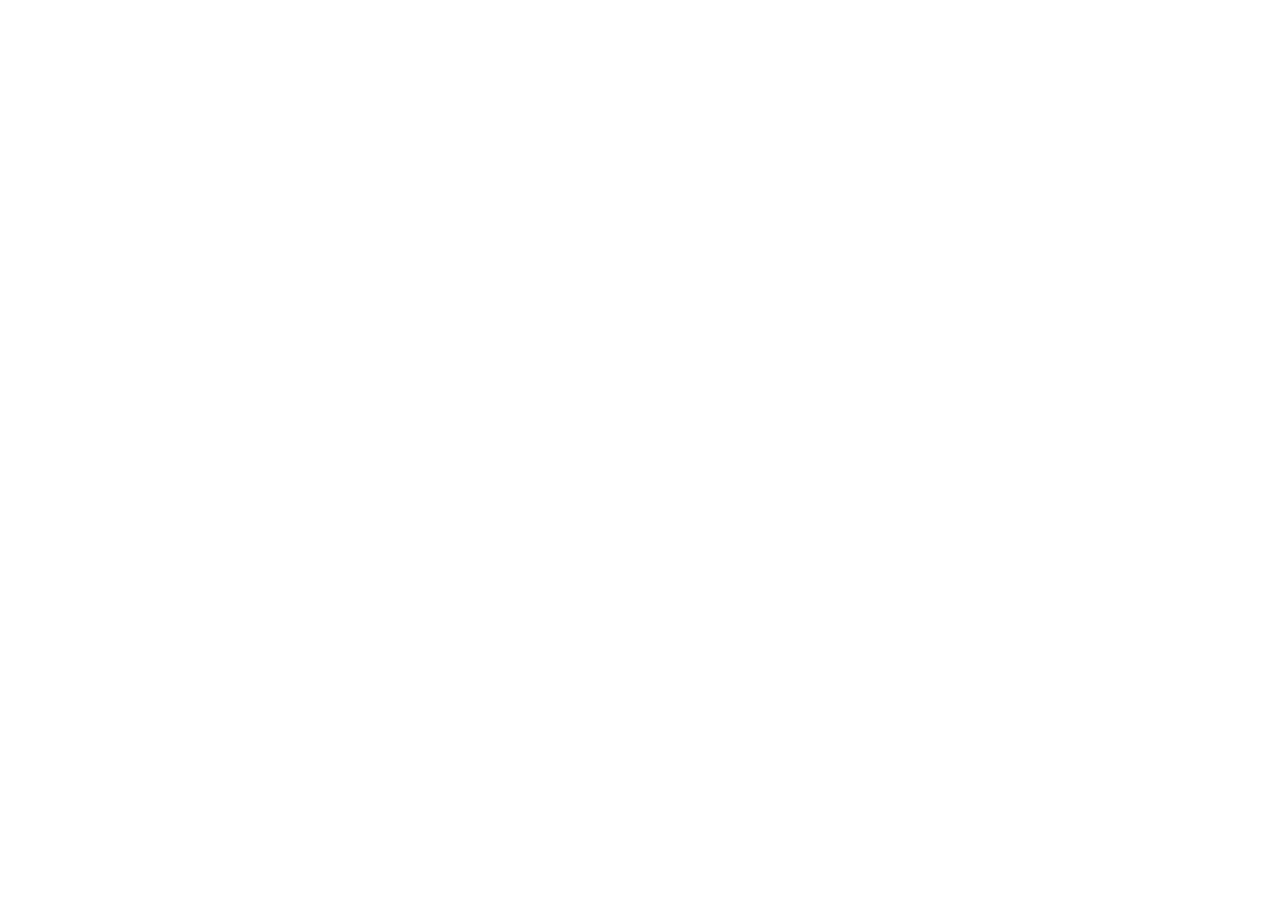
==== agency.html @ f1b5058c "first commit" ====
<!DOCTYPE html>
<html lang="en">
<head>
    <meta charset="UTF-8">
    <meta name="viewport" content="width=device-width, initial-scale=1.0">
    <title>Document</title>
    <link rel="stylesheet" href="styles/styles.css">
</head>
<body>
    <header>

    </header>
    <body>
        
    </body>
    <footer>

    </footer>
</body>
</html>
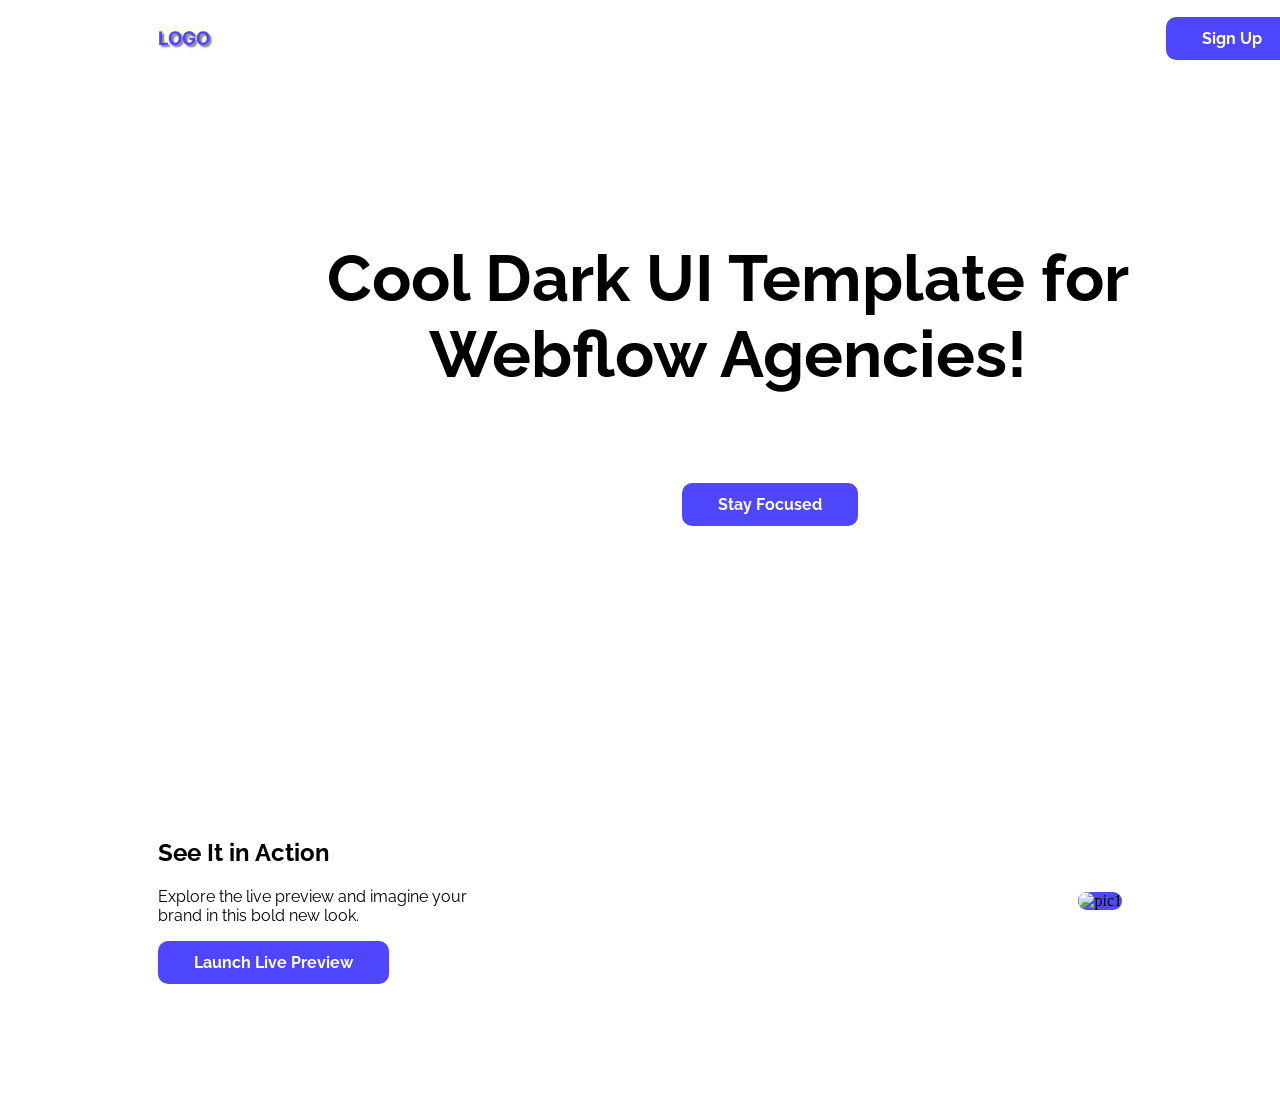
==== commit 690bfaf9: "2nd commit" ====
--- a/agency.html
+++ b/agency.html
@@ -4,17 +4,38 @@
     <meta charset="UTF-8">
     <meta name="viewport" content="width=device-width, initial-scale=1.0">
     <title>Document</title>
+    <link rel="preconnect" href="https://fonts.googleapis.com">
+<link rel="preconnect" href="https://fonts.gstatic.com" crossorigin>
+<link href="https://fonts.googleapis.com/css2?family=Inter:ital,opsz,wght@0,14..32,100..900;1,14..32,100..900&family=Raleway:ital,wght@0,100..900;1,100..900&display=swap" rel="stylesheet">
     <link rel="stylesheet" href="styles/styles.css">
 </head>
 <body>
     <header>
+        <section class="common_body_effects">
+        <nav>
+            <div class="inter_font"><h1 class="logo_text common_colour">LOGO</h1></div>
+            <div><input class="common_buttons raleway_font" type="button" value="Sign Up"></div>
+        </nav>
+        <div class="header_divcontainer">
+            <h1 class="h_d_h1 raleway_font">Cool Dark UI Template for Webflow Agencies!</h1>
+            <div class="h_d_b"><input class="common_buttons raleway_font" type="button" value="Stay Focused"></div>
+        </div>
+        </section>
 
     </header>
-    <body>
-        
-    </body>
+    <main class="common_body_effects">
+        <section class="sec1">
+            <div class="live_lunch raleway_font ">
+                <h1>See It in Action</h1>
+                <p>Explore the live preview and imagine your <br> brand in this bold new look.</p>
+                <input class="common_buttons raleway_font" type="button" value="Launch Live Preview">
+            </div>
+            <div>
+                <img class="s1image" src="assets/wc-mini.png" alt="pic1">
+            </div>
+        </section>
+    </main>
     <footer>
-
     </footer>
 </body>
 </html>
--- a/styles/styles.css
+++ b/styles/styles.css
@@ -0,0 +1,65 @@
+
+.common_colour{
+    color: #4E47FF;
+}
+header{
+    background-image: url('../assets/Hero-bg.png');
+    height: 694px;
+    width: 1440px;
+}
+
+nav{
+    display: flex;
+    justify-content: space-between;
+    align-items: center;
+}   
+.inter_font {
+  font-family: "Inter", sans-serif;
+  font-optical-sizing: auto;
+  font-style: normal;
+}
+.raleway_font {
+  font-family: "Raleway", sans-serif;
+  font-optical-sizing: auto;
+  font-style: normal;
+}
+.logo_text{
+    font: 900px;   
+    text-shadow: 2px 2px 2px #0000008c
+}
+.common_buttons{
+    background-color: #4E47FF;
+    border-radius: 10px;
+    padding: 12px 36px;
+    border: none;
+    font-size: 16px;
+    text-align: center;
+    color: #FFFFFF;
+    font-weight: bold;
+}
+.common_body_effects{
+    margin: 0px 150px;
+}
+.header_divcontainer{
+    padding: 117.5px 158px;
+}
+.h_d_h1{
+    font-size: 65px;
+    font-weight: bold;
+    text-align: center;
+}
+.h_d_b {
+    padding: 37px 365.5px 0px 365.5px;
+}
+.sec1 {
+display: flex;
+justify-content: space-between;
+align-items: center;
+padding: 116px 0px;
+}
+.s1image {
+    width: 403px;
+    height: 328px;
+    border-radius: 48px;
+    background-color: #4E47FF;
+}
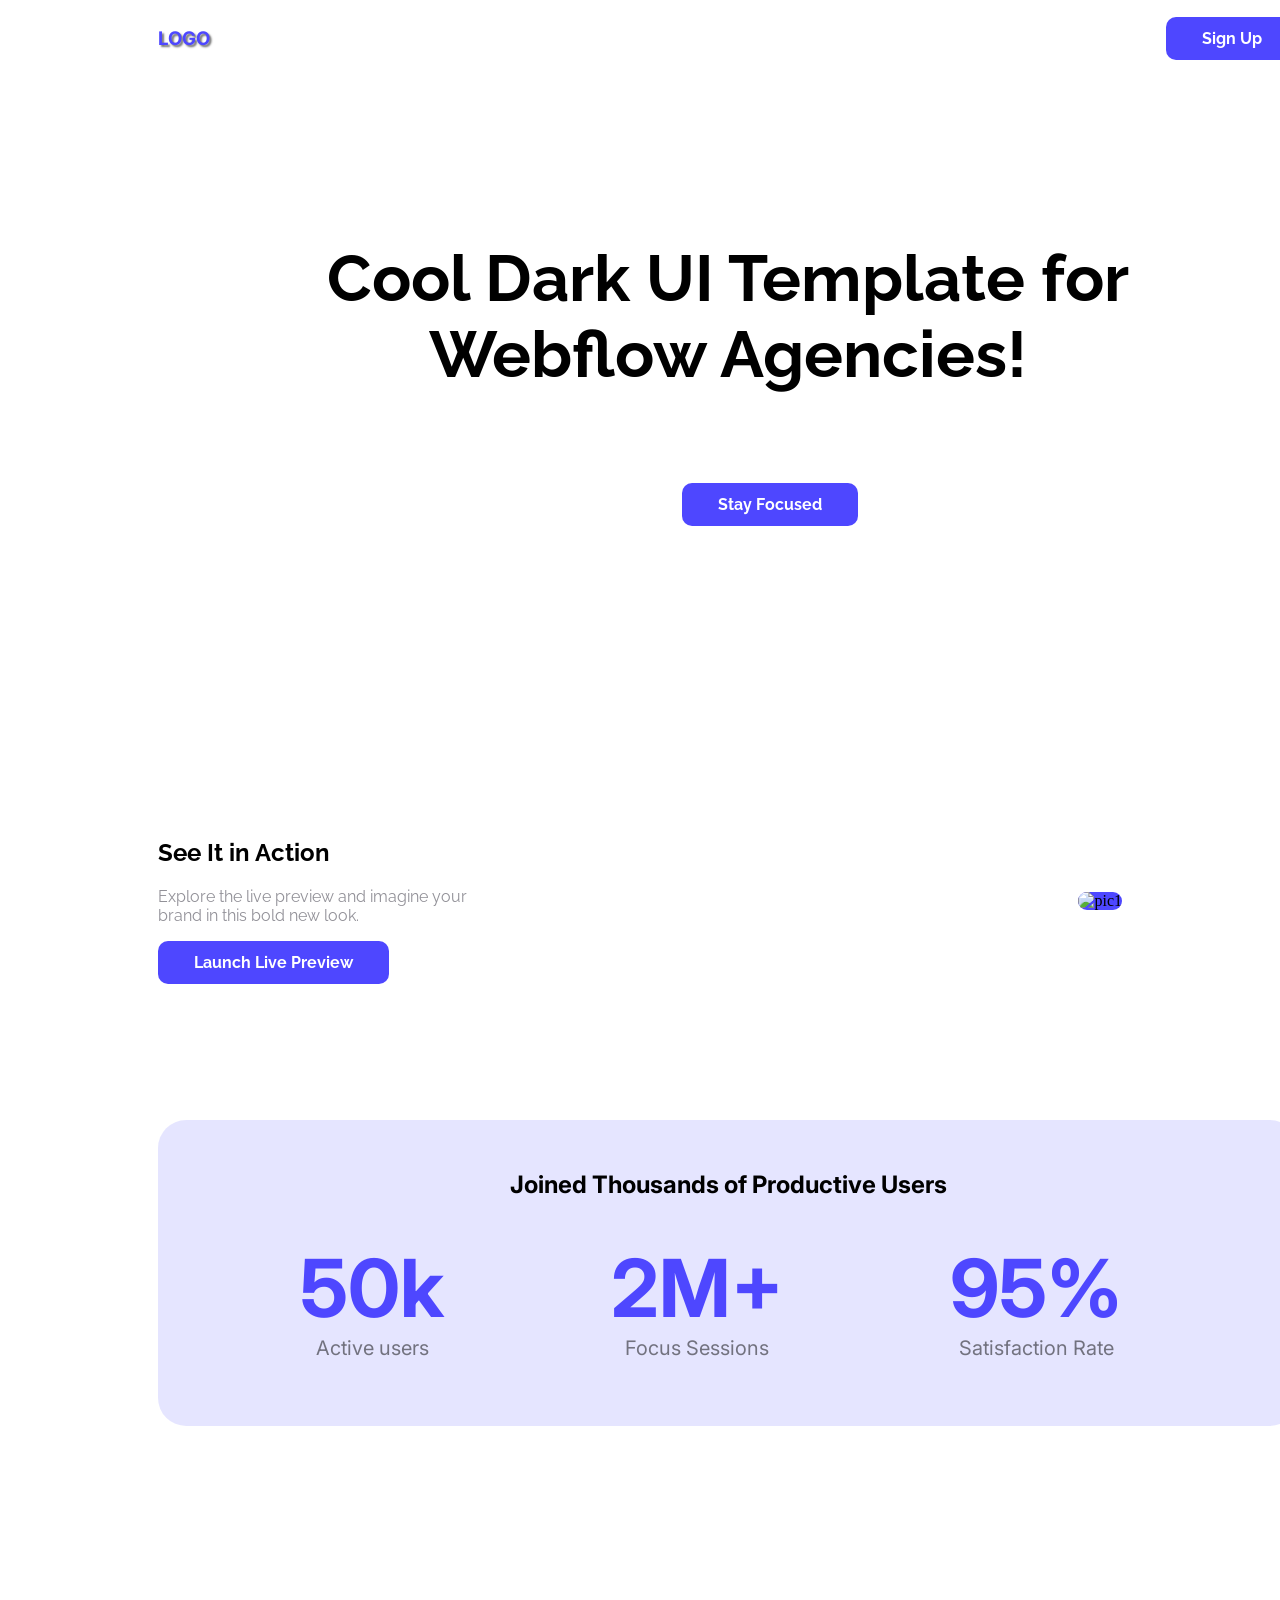
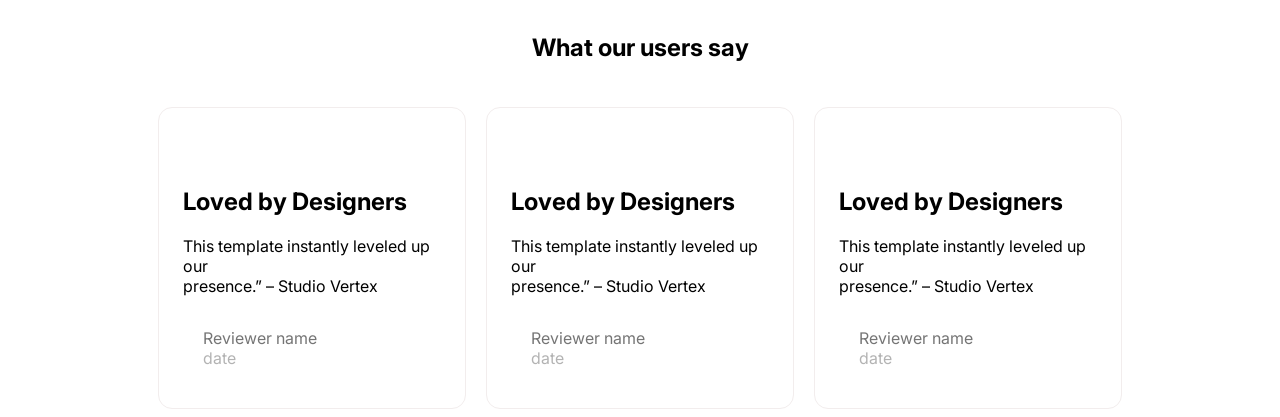
==== commit b130736b: "3rd commit" ====
--- a/agency.html
+++ b/agency.html
@@ -27,13 +27,83 @@
         <section class="sec1">
             <div class="live_lunch raleway_font ">
                 <h1>See It in Action</h1>
-                <p>Explore the live preview and imagine your <br> brand in this bold new look.</p>
+                <p style="color: rgba(37, 36, 50, 0.5);">Explore the live preview and imagine your <br> brand in this bold new look.</p>
                 <input class="common_buttons raleway_font" type="button" value="Launch Live Preview">
             </div>
             <div>
                 <img class="s1image" src="assets/wc-mini.png" alt="pic1">
             </div>
         </section>
+        <section class="sec2">
+            <div><h1>Joined Thousands of Productive Users</h1></div>
+            <div class="sec2_div inter_font ">
+            <div><p><span class="sec2_div_span common_colour inter_font">50k </span><br>Active users</p></div>
+            <div><p><span class="sec2_div_span common_colour inter_font"> 2M+</span><br>Focus Sessions</p></div>
+            <div><p><span class="sec2_div_span common_colour inter_font">95% </span><br>Satisfaction Rate</p></div>
+            </div>
+        </section>
+        <section class="sec3">
+            <h1>What our users say</h1>
+            <div class="comments">
+            <div class="sec3_div inter_font">
+                <div class="stars">
+                <ul>
+                    <li><img src="assets/icon-star.png" alt=""></li>
+                    <li><img src="assets/icon-star.png" alt=""></li>
+                    <li><img src="assets/icon-star.png" alt=""></li>
+                    <li><img src="assets/icon-star.png" alt=""></li>
+                    <li><img src="assets/icon-star.png" alt=""></li>
+                </ul>
+                </div>
+                <h2>Loved by Designers</h2>
+                <p>This template instantly leveled up our <br> presence.” – Studio Vertex</p>
+                <div class="comenter_info">
+            <div><img  style="border-radius: 100%" src="assets/avatar.png" alt=""></div>
+            <div><p><span style="font-weight: 700px;color: rgba(117, 117, 117, 1);">Reviewer name</span> <br>
+                <span style="font-weight: 400;color: rgba(179, 179, 179, 1);">date</span>
+            </p></div>
+                </div>
+            </div>
+            <div class="sec3_div inter_font">
+                <div class="stars">
+                <ul>
+                    <li><img src="assets/icon-star.png" alt=""></li>
+                    <li><img src="assets/icon-star.png" alt=""></li>
+                    <li><img src="assets/icon-star.png" alt=""></li>
+                    <li><img src="assets/icon-star.png" alt=""></li>
+                    <li><img src="assets/icon-star.png" alt=""></li>
+                </ul>
+                </div>
+                <h2>Loved by Designers</h2>
+                <p>This template instantly leveled up our <br> presence.” – Studio Vertex</p>
+                <div class="comenter_info">
+            <div><img  style="border-radius: 100%" src="assets/avatar.png" alt=""></div>
+            <div><p><span style="font-weight: 700px;color: rgba(117, 117, 117, 1);">Reviewer name</span> <br>
+                <span style="font-weight: 400;color: rgba(179, 179, 179, 1);">date</span>
+            </p></div>
+                </div>
+            </div>
+            <div class="sec3_div inter_font">
+                <div class="stars">
+                <ul>
+                    <li><img src="assets/icon-star.png" alt=""></li>
+                    <li><img src="assets/icon-star.png" alt=""></li>
+                    <li><img src="assets/icon-star.png" alt=""></li>
+                    <li><img src="assets/icon-star.png" alt=""></li>
+                    <li><img src="assets/icon-star.png" alt=""></li>
+                </ul>
+                </div>
+                <h2>Loved by Designers</h2>
+                <p>This template instantly leveled up our <br> presence.” – Studio Vertex</p>
+                <div class="comenter_info">
+            <div><img  style="border-radius: 100%" src="assets/avatar.png" alt=""></div>
+            <div><p><span style="font-weight: 700px;color: rgba(117, 117, 117, 1);">Reviewer name</span> <br>
+                <span style="font-weight: 400;color: rgba(179, 179, 179, 1);">date</span>
+            </p></div>
+                </div>
+            </div> 
+            </div>         
+        </section>
     </main>
     <footer>
     </footer>
--- a/styles/styles.css
+++ b/styles/styles.css
@@ -62,4 +62,64 @@
     height: 328px;
     border-radius: 48px;
     background-color: #4E47FF;
+}
+.sec2{
+    height: 306px;
+    width: 1140px;
+    background-color: rgba(8, 0, 247, 0.1);
+    border-radius: 28px;
+    text-align: center;
+}
+.sec2_div{
+    display: flex;
+    gap: 0 167px;
+    color: rgba(0, 0, 0, 0.5);
+    font-size: 20px;
+    font-weight: 400px;
+    padding: 0px 142px;
+}
+.sec2_div_span{
+    font-weight: bold;
+    font-size: 80px;
+}
+.sec2 h1{
+    padding-top:50px ;
+    font-family: "Inter", sans-serif;
+    font-optical-sizing: auto;
+    font-style: normal;
+
+}
+.sec3 h1{
+    padding-top:50px ;
+    font-family: "Inter", sans-serif;
+    font-optical-sizing: auto;
+    font-style: normal;
+    text-align: center;
+
+}
+.stars ul{
+list-style-type: none;
+display: flex;
+padding: 0px;
+}
+.comenter_info{
+    display: flex;
+    align-items: center;
+    gap: 20px;
+}
+.sec3_div{
+    background-color: rgba(255, 255, 255, 0.5);
+    border: 1px solid rgba(242, 237, 237, 1);
+    width: 366.67px;
+    height: 243;
+    padding: 24px 24px;
+    border-radius: 14px;
+}
+.comments{
+    display: flex;
+    gap: 20px;
+    padding-top: 25px;
+}
+.sec3{
+    padding-top: 137px;
 }
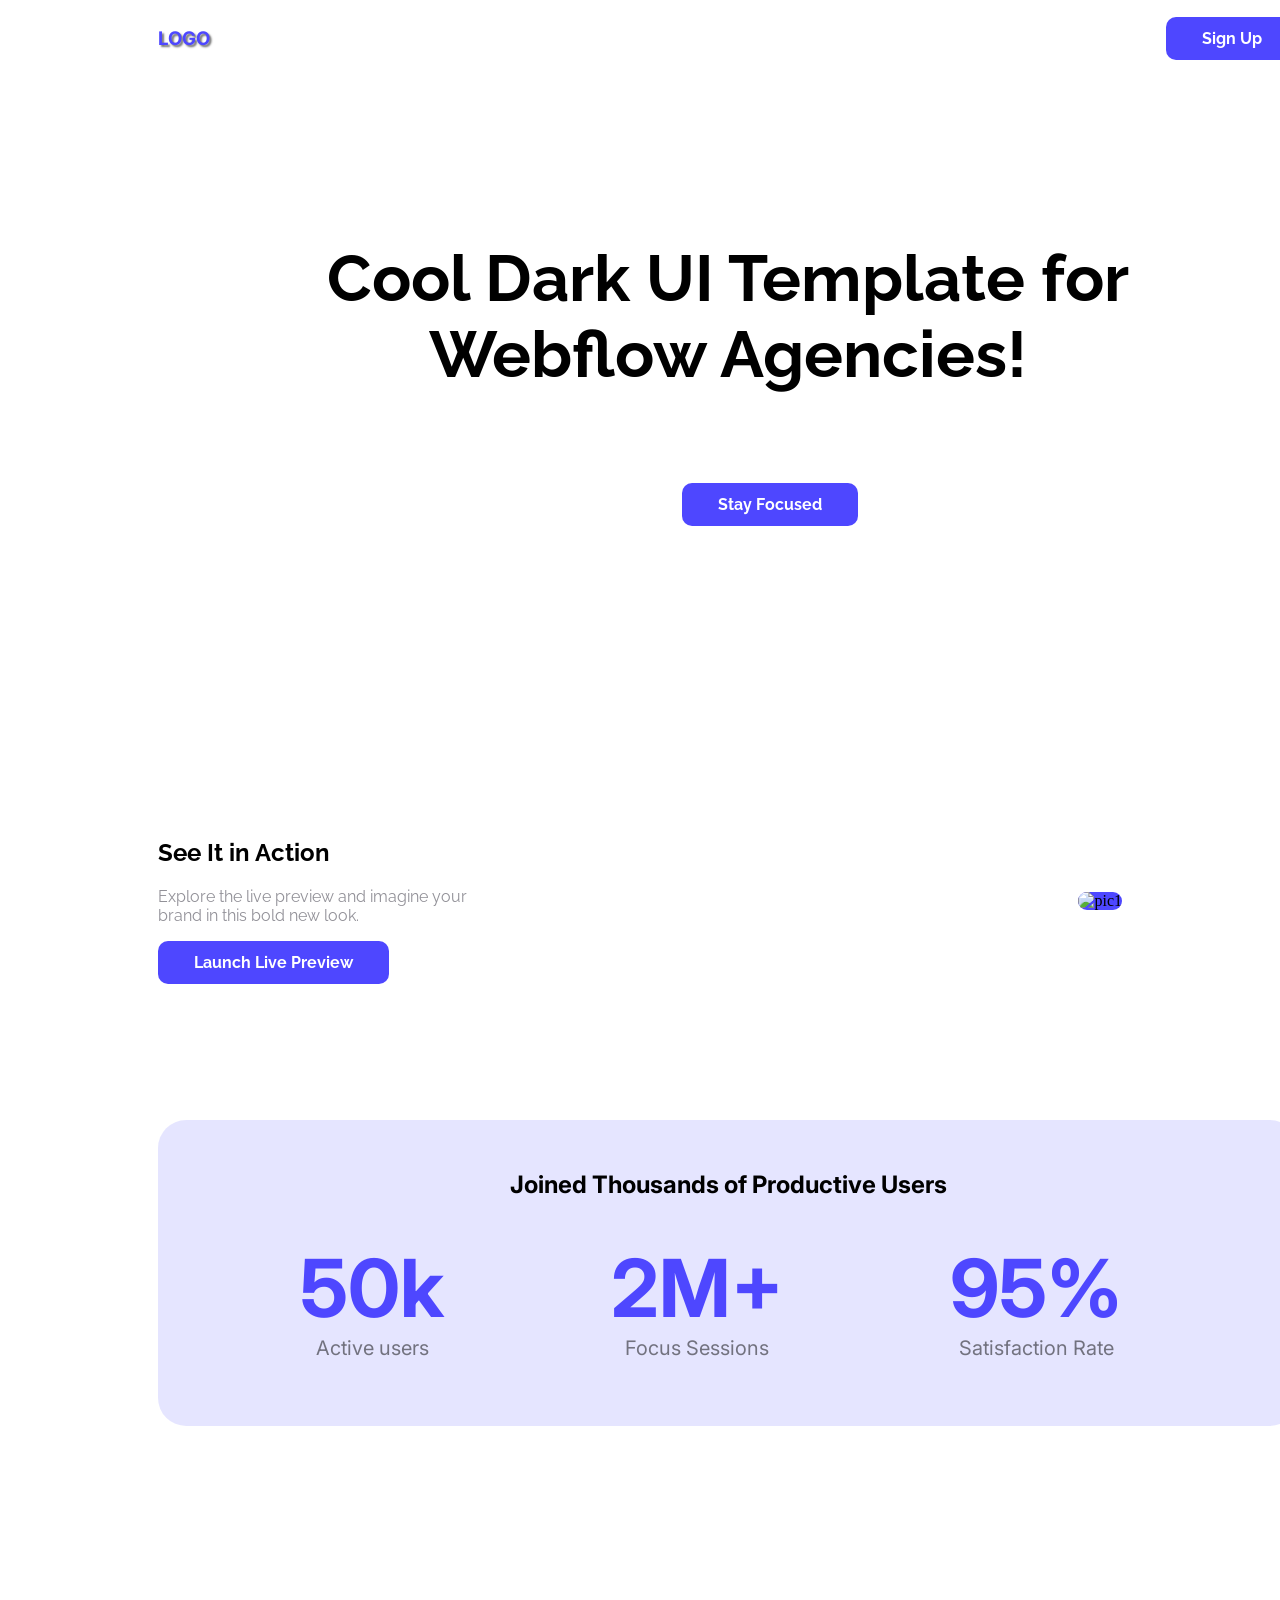
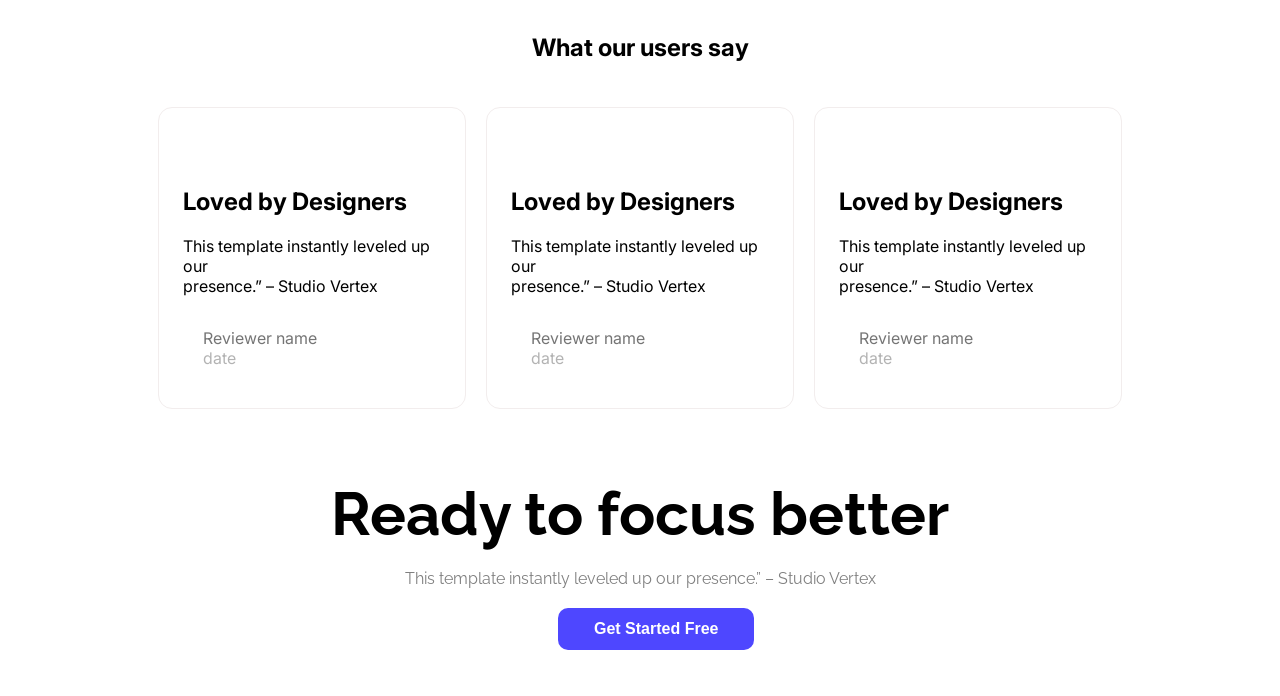
==== commit 423bae93: "4th commit" ====
--- a/agency.html
+++ b/agency.html
@@ -104,6 +104,14 @@
             </div> 
             </div>         
         </section>
+        <section class="sec4" style="text-align: center;">
+            <div class="raleway_font" style="font-weight:bold; font-size: 60px; color: rgba(0, 0, 0, 1); padding-top: 70px;">Ready to focus better </div>
+            <div class="raleway_font" style="color: rgba(0, 0, 0, 0.5);font-weight:normal; font-size: 16px;padding-top: 20px;">This template instantly leveled up our presence.” – Studio Vertex </div>
+            <div style="padding: 20px 400px;">
+            <input class="common_buttons" type="button" value="Get Started Free">
+            </div>
+            <img style="border-radius: 48px"src="assets/wc-big.png" alt="">
+        </section>
     </main>
     <footer>
     </footer>
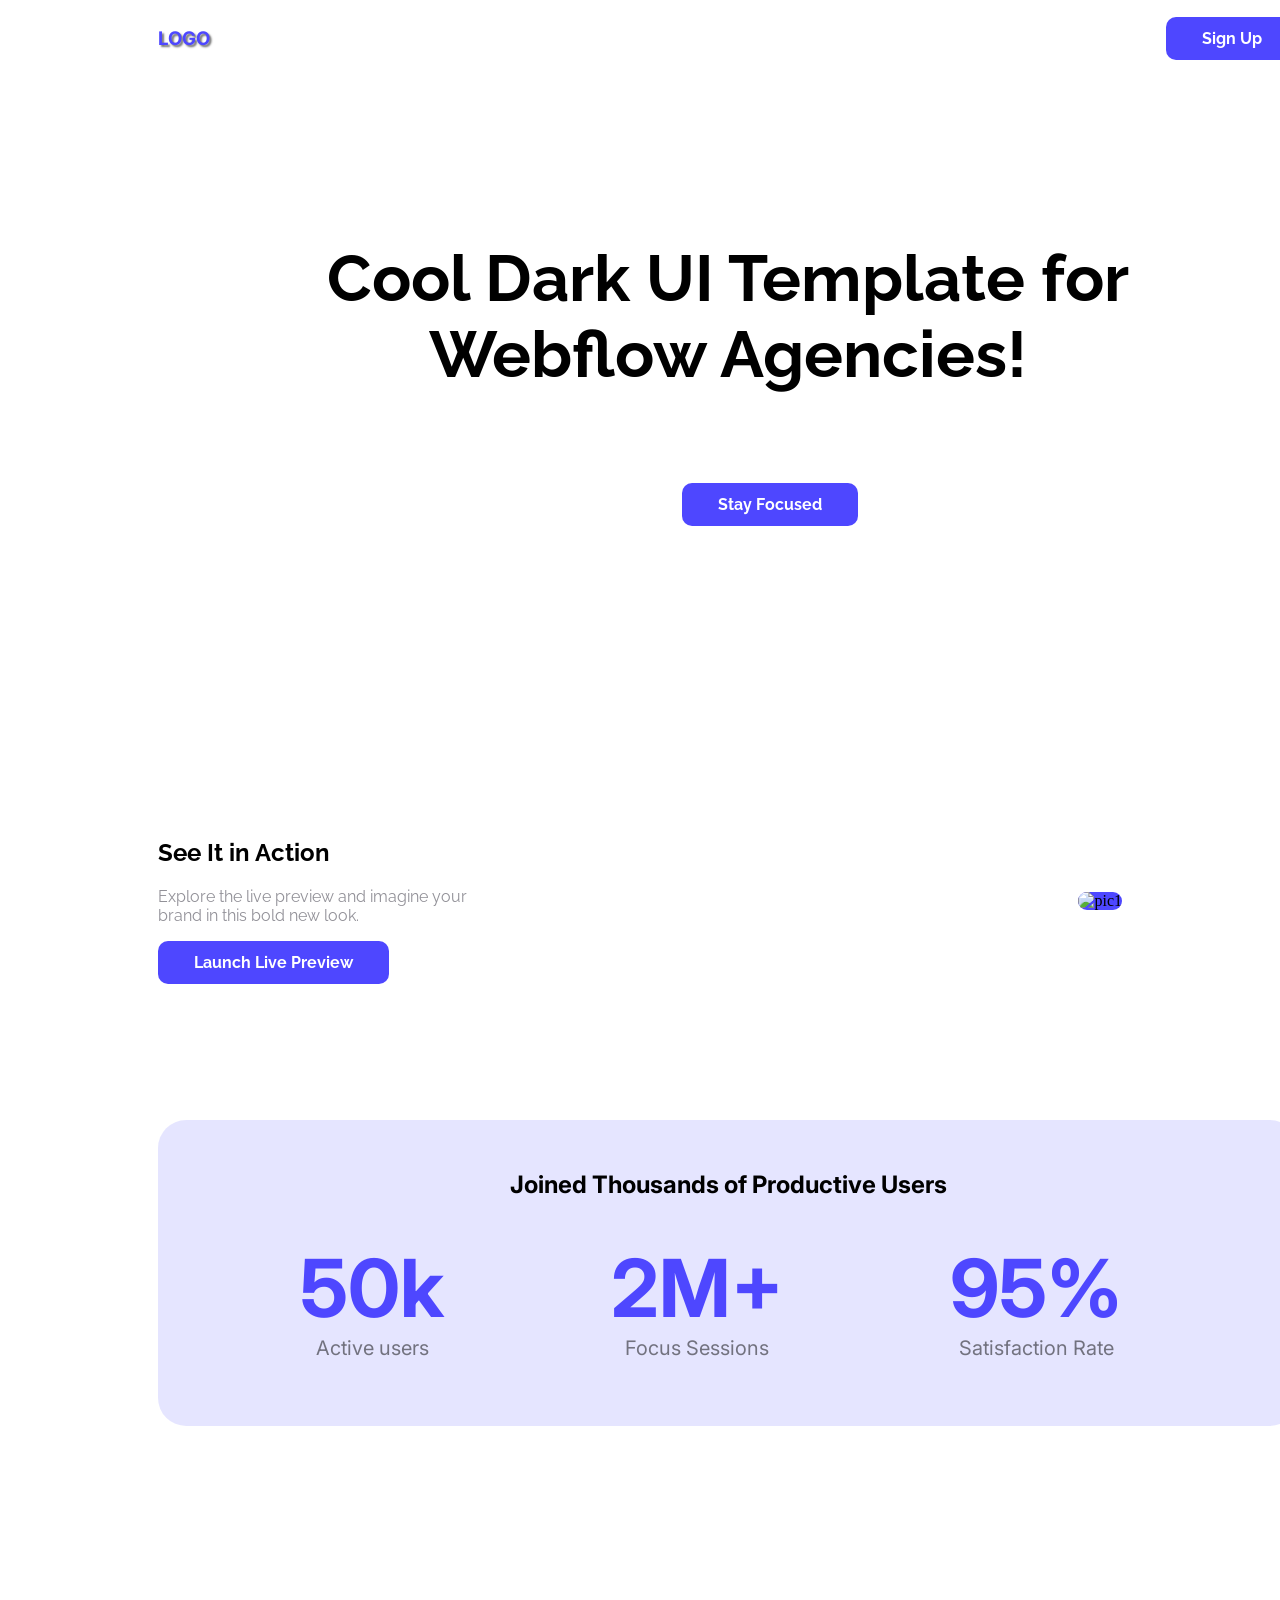
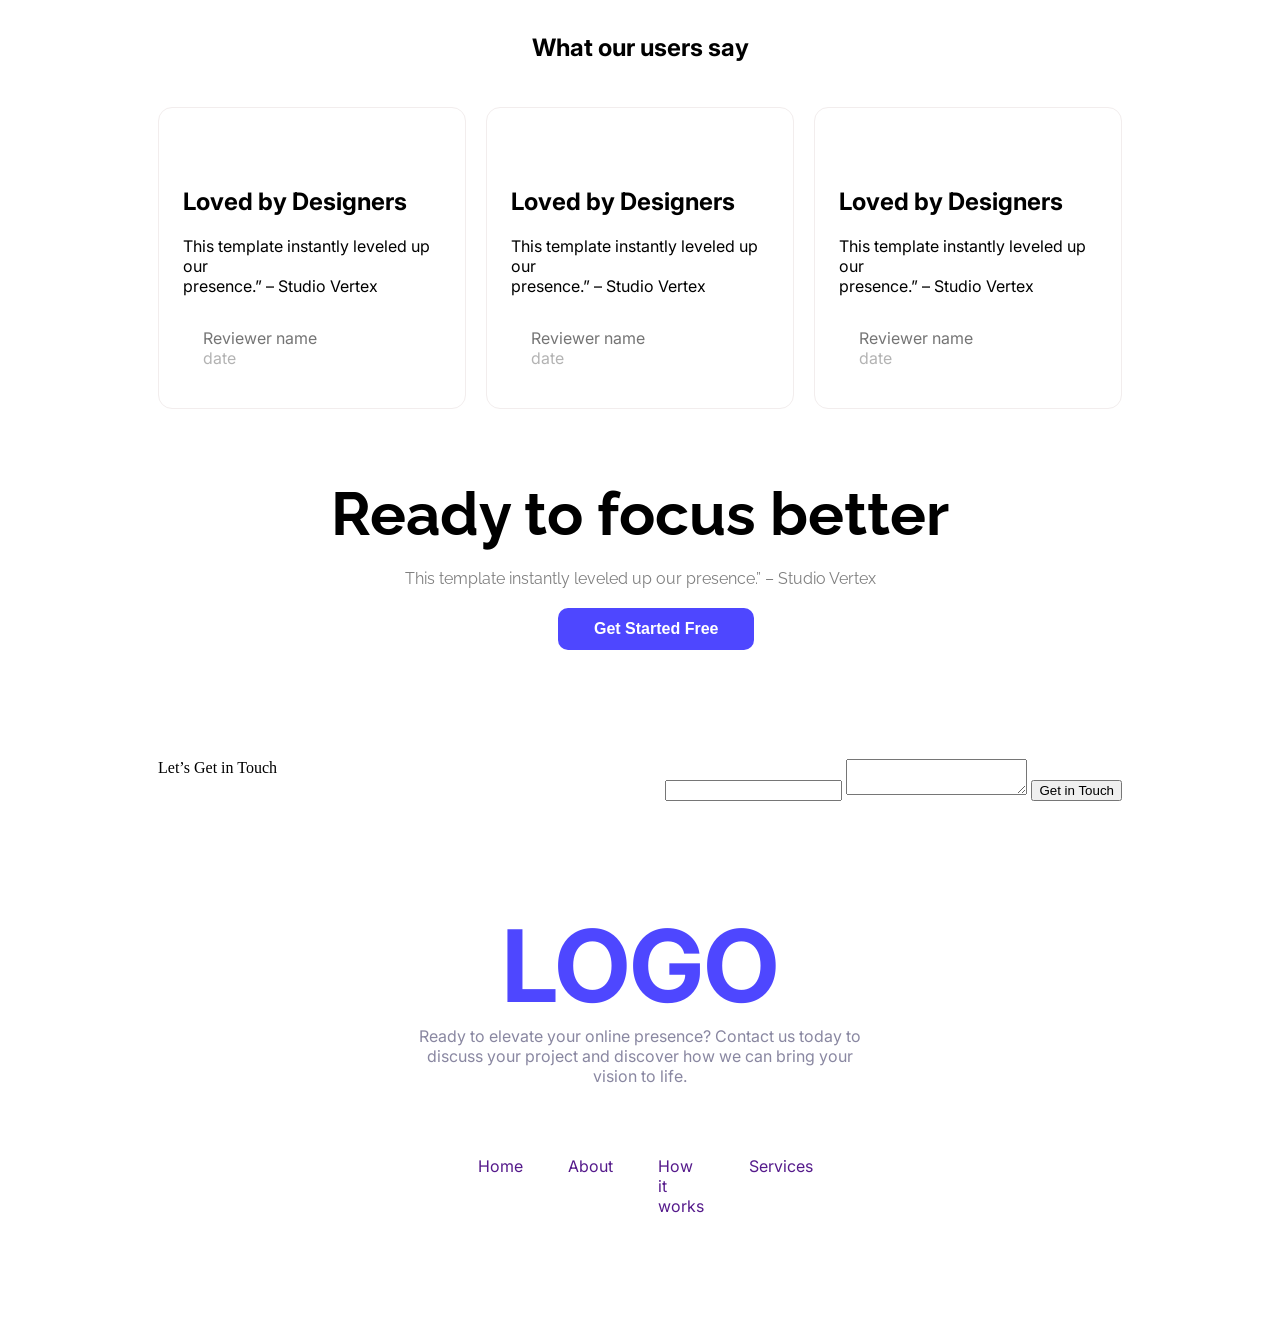
==== commit c8e78da1: "4th commit" ====
--- a/agency.html
+++ b/agency.html
@@ -112,8 +112,27 @@
             </div>
             <img style="border-radius: 48px"src="assets/wc-big.png" alt="">
         </section>
+        <section class="sec5">
+            <div class="text">
+                 Let’s Get in Touch
+            </div>
+            <form class="form"
+                <input type="email" name="" id="">
+                <input type="text" name="" id="">
+                <textarea name="" id=""></textarea>
+                <button clas="common_buttons inter_font "type="button">Get in Touch</button>
+            </form>
+        </section>
     </main>
-    <footer>
+    <footer class="inter_font">
+        <div class="fhead common_colour">LOGO</div>
+        <div class="fbody">Ready to elevate your online presence? Contact us today to discuss your project and discover how we can bring your vision to life.</div>
+        <div class="ftail">
+        <div><a href="">Home</a></div>
+        <div><a href="">About</a></div>
+        <div><a href="">How it works</a></div>
+        <div><a href="">Services</a></div>
+        </div>
     </footer>
 </body>
 </html>
--- a/styles/styles.css
+++ b/styles/styles.css
@@ -122,4 +122,39 @@
 }
 .sec3{
     padding-top: 137px;
+}
+.sec4{
+    padding-bottom:71px;
+}
+footer{
+    padding: 104px 400px;
+}
+.fhead{
+    text-align: center;
+    font-size: 100px;
+    font-weight: 900px;
+    font-weight: bolder;
+}
+.fbody{
+    text-align: center;
+    font-size: 16px;
+    color: rgba(137, 135, 161, 1);
+}
+.ftail{
+    padding: 70px 65px 0px 70px;
+    font-size: 16px;
+    display: flex;
+    gap: 45px;
+    color: rgba(137, 135, 161, 1);
+}
+a{
+    text-decoration: none;
+}
+a:hover{
+    color:red
+}
+.sec5{
+    display: flex;
+    justify-content: space-between;
+    padding: ;
 }
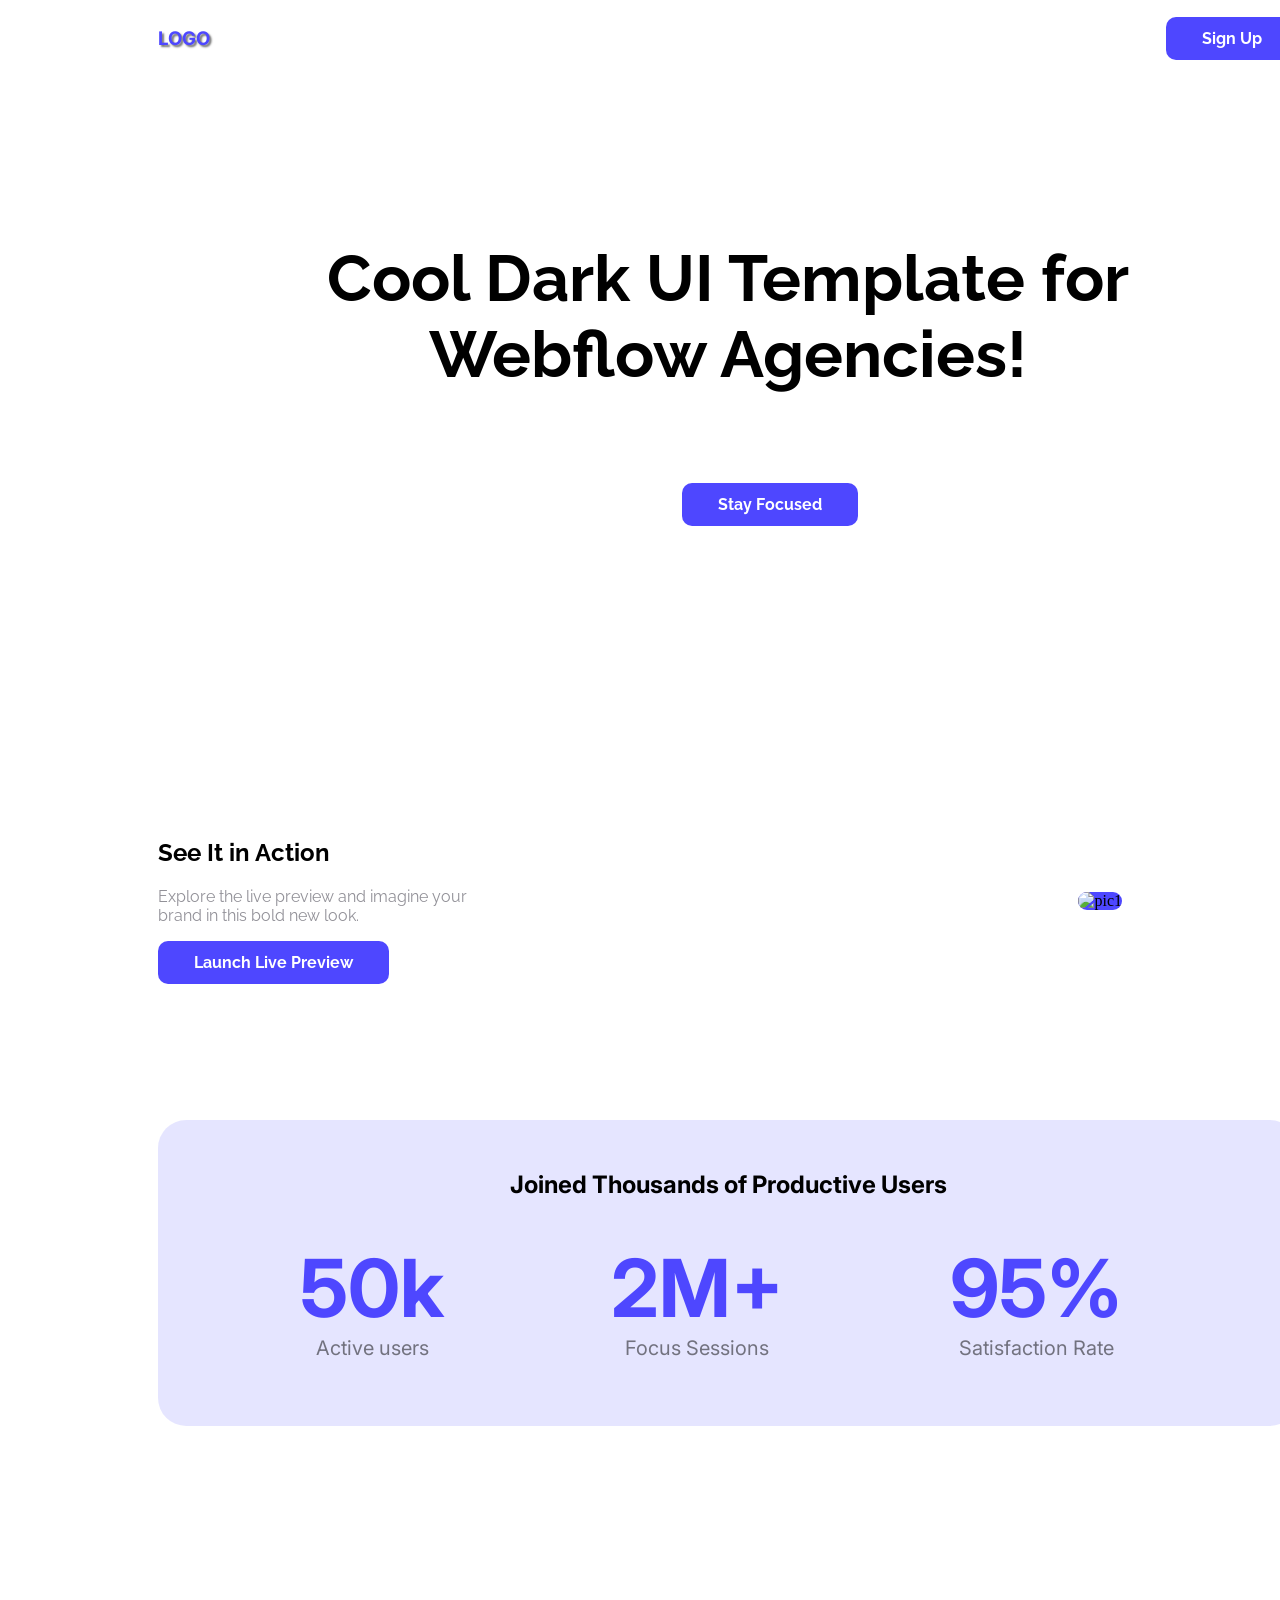
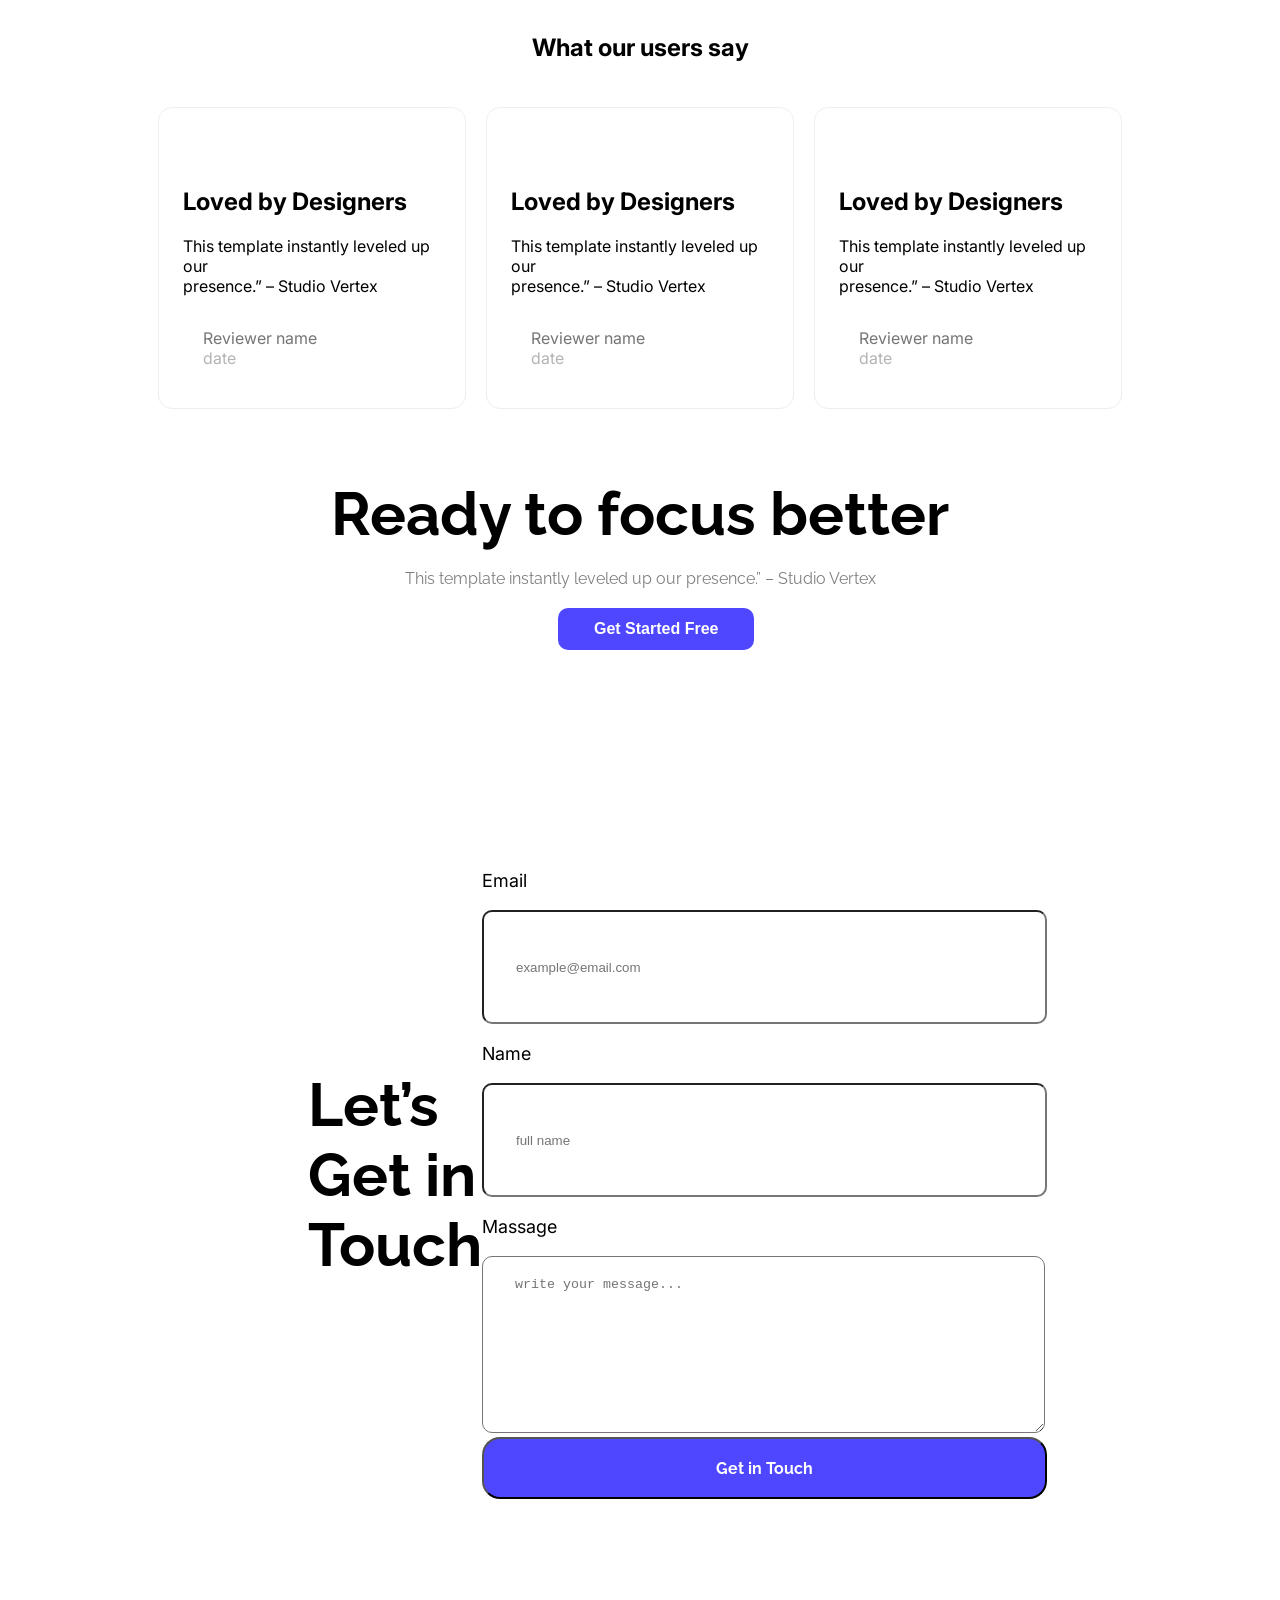
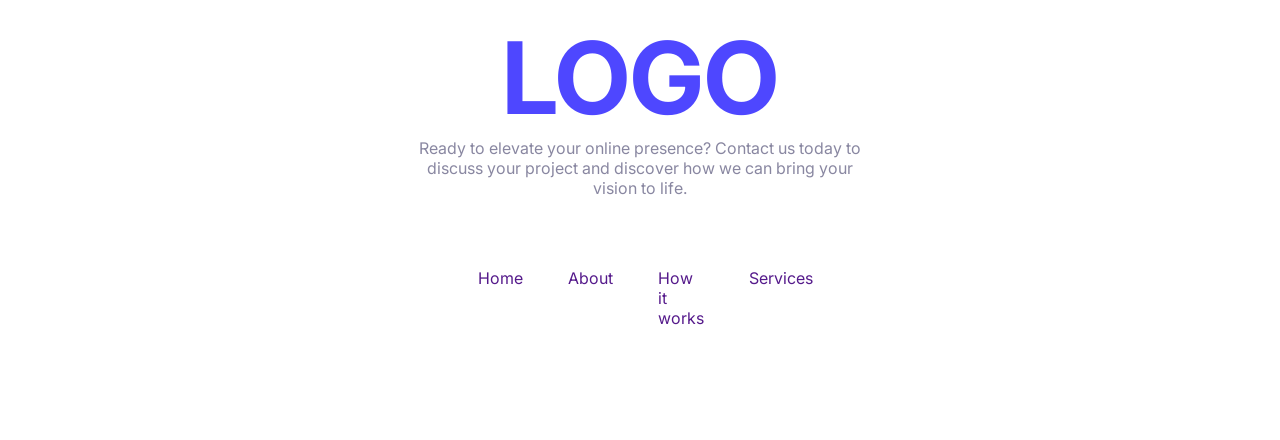
==== commit 78b7a589: "5th commit" ====
--- a/agency.html
+++ b/agency.html
@@ -113,14 +113,17 @@
             <img style="border-radius: 48px"src="assets/wc-big.png" alt="">
         </section>
         <section class="sec5">
-            <div class="text">
-                 Let’s Get in Touch
+            <div class="raleway_font">
+                 <p>Let’s Get in Touch</p>
             </div>
-            <form class="form"
-                <input type="email" name="" id="">
-                <input type="text" name="" id="">
-                <textarea name="" id=""></textarea>
-                <button clas="common_buttons inter_font "type="button">Get in Touch</button>
+            <form class="form">
+                <legend>Email</legend>
+                <input placeholder="example@email.com"type="email" name="" id="">
+                <legend>Name</legend>
+                <input placeholder="full name"type="text" name="" id="">
+                <legend>Massage</legend>
+                <textarea placeholder="write your message..."name="" id=""></textarea>
+                <input class="submit"type="submit" value="Get in Touch">
             </form>
         </section>
     </main>
--- a/styles/styles.css
+++ b/styles/styles.css
@@ -155,6 +155,53 @@
 }
 .sec5{
     display: flex;
+    align-items: center;
     justify-content: space-between;
-    padding: ;
+    padding: 92px 150px 14px 150px;
+}
+.sec5 p{
+    text-align: left;
+    font-size: 60px;
+    font-weight: bold;
+}
+.submit{
+    padding: 19px 0px;
+    background-color: rgba(78, 71, 255, 1);
+    font-size: 16px;
+    font-weight: bold;
+    color: white;
+    border-radius: 18px;
+    font-family: "Raleway", sans-serif;
+    font-optical-sizing: auto;
+    font-style: normal;
+    height: 62px;
+    width: 100%;
+}
+form input{
+    height: 70px;
+    width: 497px;
+    border-radius:10px;
+    background-color: white;
+    padding: 20px 32px;
+}
+form textarea{
+    height: 135px;
+    width: 497px;
+    border-radius:10px;
+    background-color: white;
+    padding: 20px 32px;
+}
+legend{
+    font-size: 18px;
+    font-family: "Inter", sans-serif;
+    font-optical-sizing: auto;
+    font-style: normal;
+    font-weight:16px;
+    padding: 19px 0px;
+}
+.common_buttons:hover{
+    background-color:pink;
+}
+form input:hover{
+    background-color: pink;
 }
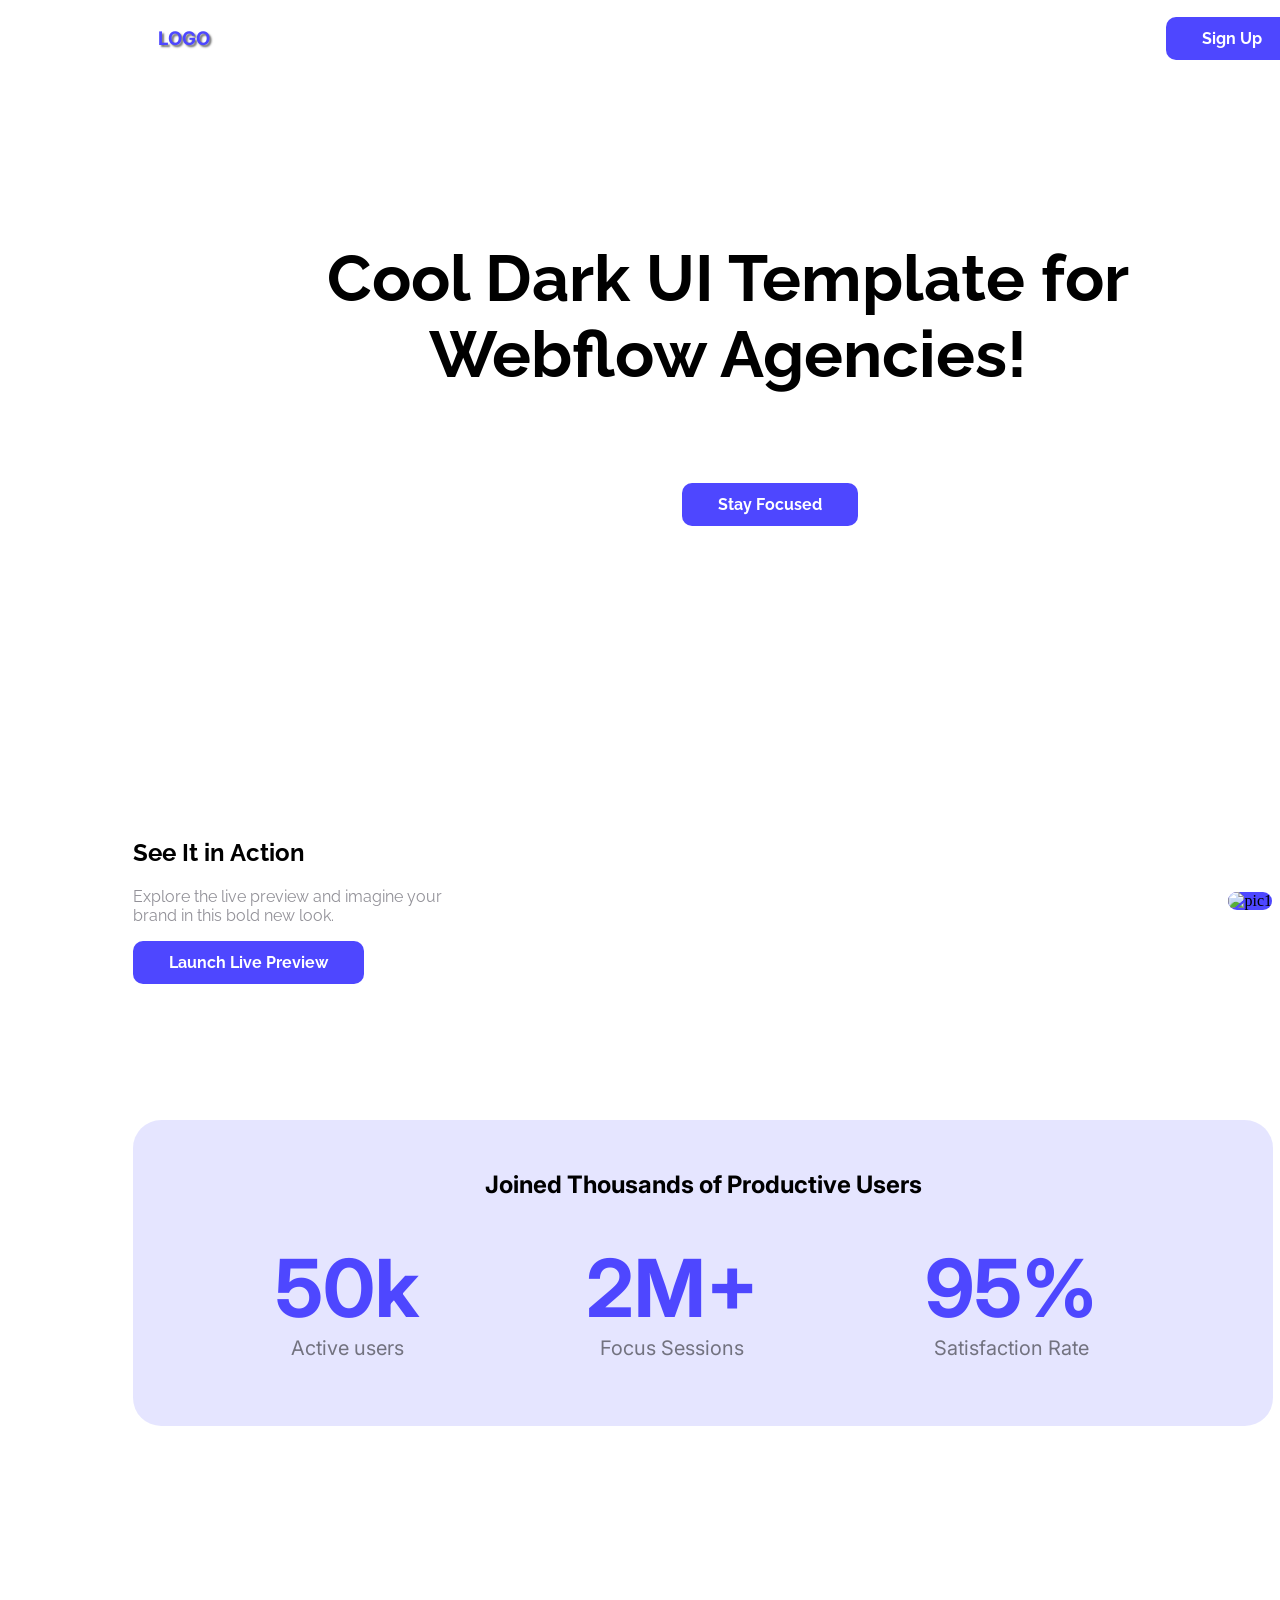
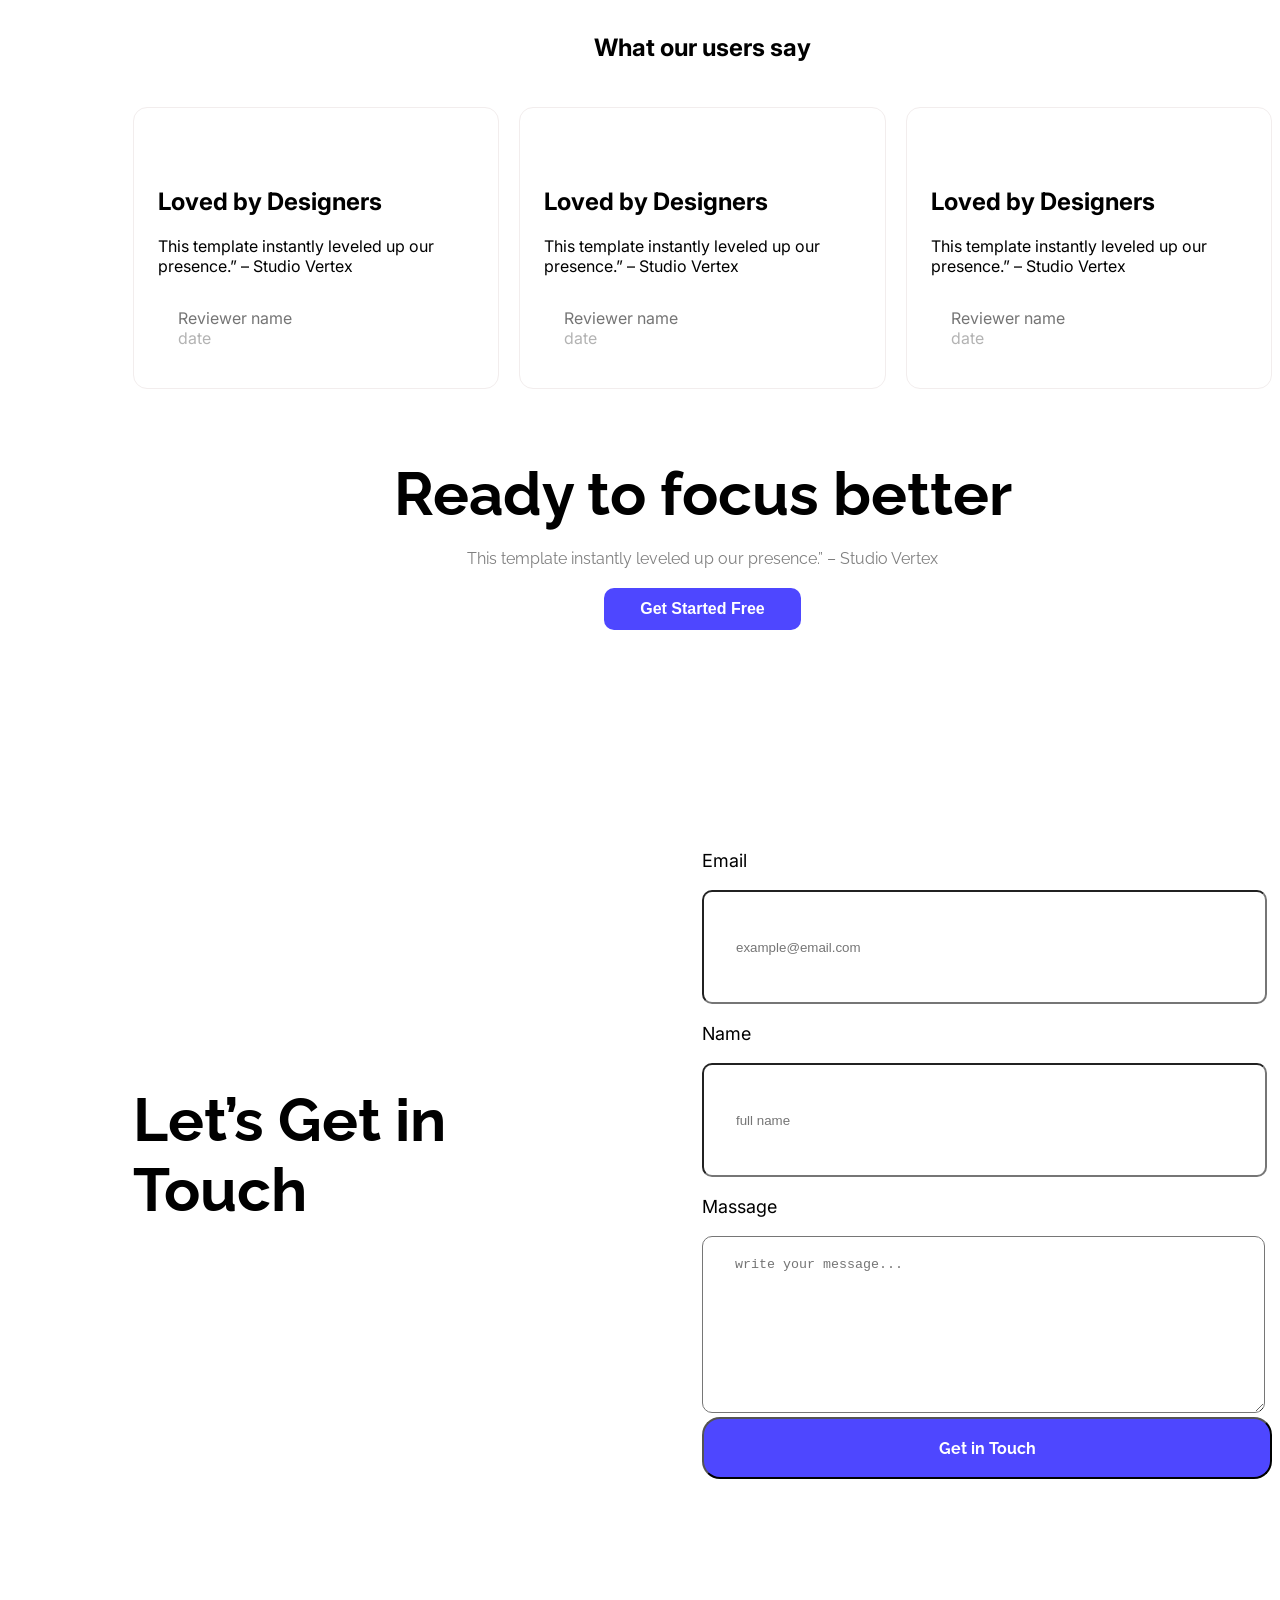
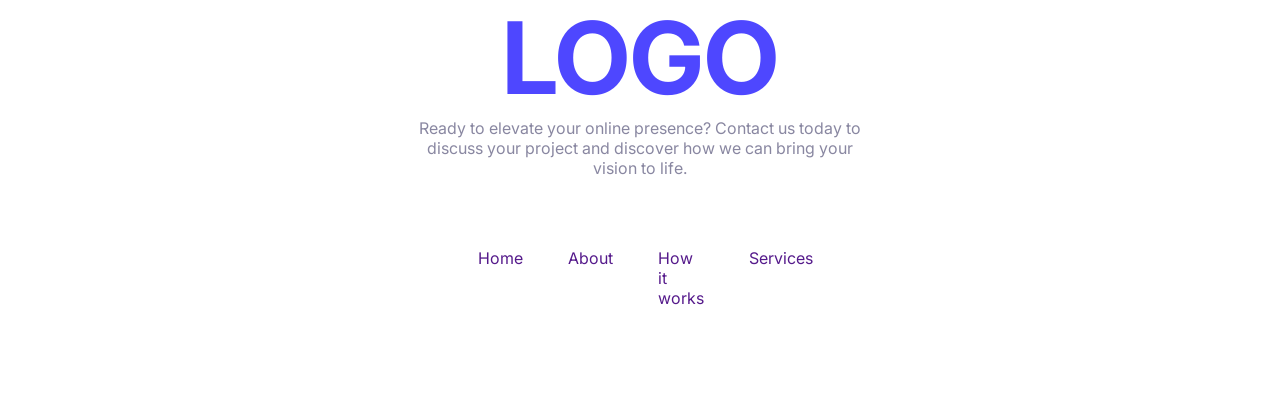
==== commit d7706c49: "7th commit" ====
--- a/agency.html
+++ b/agency.html
@@ -23,7 +23,7 @@
         </section>
 
     </header>
-    <main class="common_body_effects">
+    <main class="common_bg"style="padding: 0px 0px 0px 125px;">
         <section class="sec1">
             <div class="live_lunch raleway_font ">
                 <h1>See It in Action</h1>
@@ -114,7 +114,7 @@
         </section>
         <section class="sec5">
             <div class="raleway_font">
-                 <p>Let’s Get in Touch</p>
+                 <p>Let’s Get in <br>Touch</p>
             </div>
             <form class="form">
                 <legend>Email</legend>
@@ -122,7 +122,7 @@
                 <legend>Name</legend>
                 <input placeholder="full name"type="text" name="" id="">
                 <legend>Massage</legend>
-                <textarea placeholder="write your message..."name="" id=""></textarea>
+                <textarea placeholder="write your message..."name="" id=""></textarea><br>
                 <input class="submit"type="submit" value="Get in Touch">
             </form>
         </section>
--- a/styles/styles.css
+++ b/styles/styles.css
@@ -1,4 +1,3 @@
-
 .common_colour{
     color: #4E47FF;
 }
@@ -38,7 +37,7 @@
     font-weight: bold;
 }
 .common_body_effects{
-    margin: 0px 150px;
+    padding: 0px 150px;
 }
 .header_divcontainer{
     padding: 117.5px 158px;
@@ -157,7 +156,8 @@
     display: flex;
     align-items: center;
     justify-content: space-between;
-    padding: 92px 150px 14px 150px;
+    padding: 92px 0px 14px 0px;
+    gap: 0px 155px;
 }
 .sec5 p{
     text-align: left;
@@ -175,7 +175,7 @@
     font-optical-sizing: auto;
     font-style: normal;
     height: 62px;
-    width: 100%;
+    width: 570px;
 }
 form input{
     height: 70px;
@@ -204,4 +204,4 @@
 }
 form input:hover{
     background-color: pink;
-}+}
